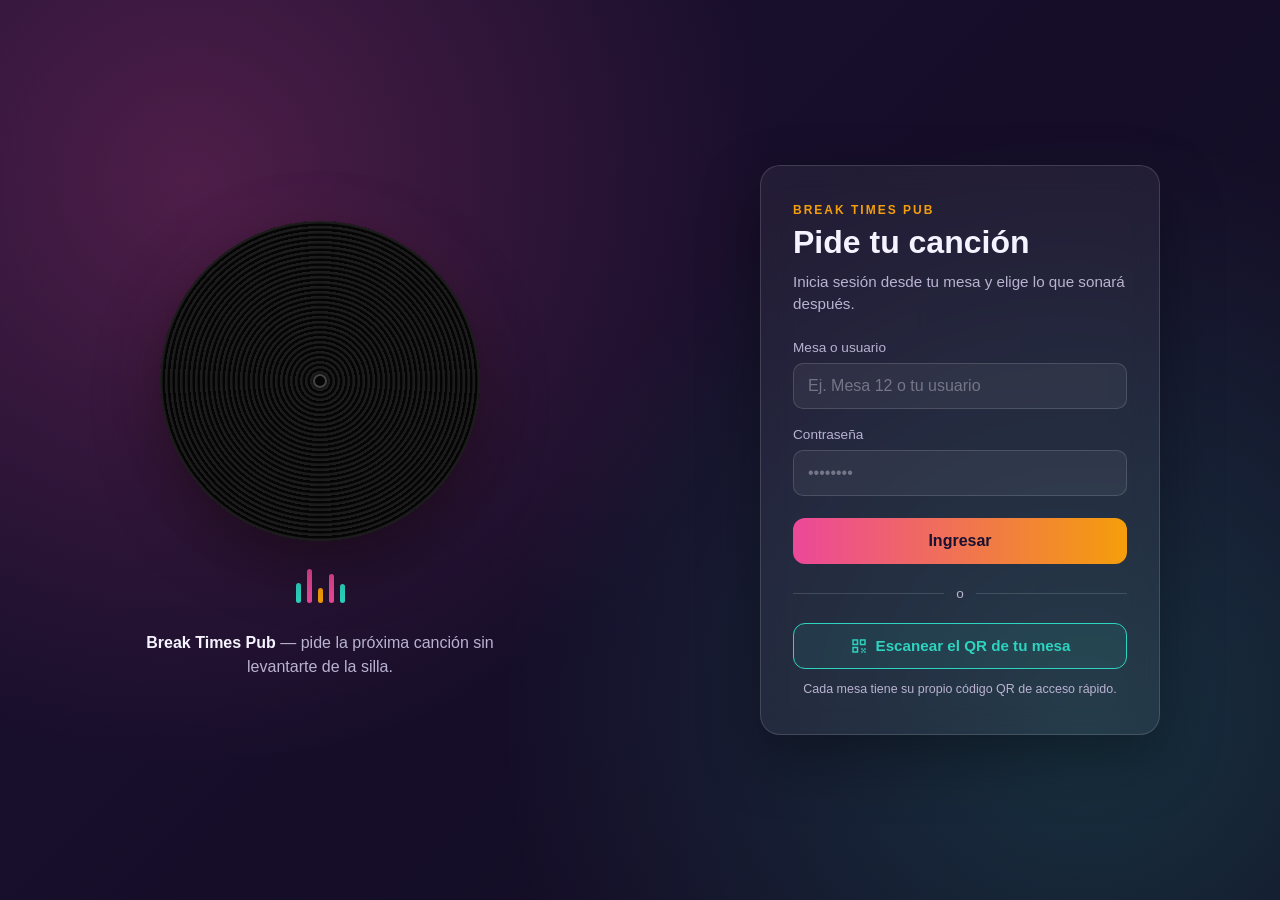
==== barmusic-app/backend/target/classes/static/index.html @ e9b8d169 "Cambios en index y contenido de inicio,colores y diseño" ====
<!DOCTYPE html>
<!--
=================================================================================
 PAGINA: index.html  (PANTALLA UNICA DE LOGIN - Cliente y Administrador)
=================================================================================
 QUE CAMBIO AQUI:
 Antes existian 3 pantallas para llegar al login (index -> elegir rol ->
 cliente-login.html o admin-login.html). Ahora TODO pasa por aqui: la
 persona escribe usuario/clave (o escanea el QR de su mesa) UNA sola vez,
 y el propio backend le dice si es CLIENTE o ADMINISTRADOR (campo "rol"
 que ya devuelve /api/auth/login). El JavaScript (js/index.js) usa ese
 dato para mandarla automaticamente a la pantalla correcta.

 COMO CAMBIAR EL NOMBRE DEL BAR:
 Busca el texto "Break Times Pub" AQUI ABAJO (aparece 2 veces: en el
 "eyebrow" de la tarjeta y en la frase del panel izquierdo) y reemplazalo.

 COMO CAMBIAR EL LOGO/ETIQUETA DEL VINILO:
 Reemplaza el archivo img/logo-bar.png por tu imagen. Se ve mejor si es
 una imagen CUADRADA (se recorta automaticamente en circulo).
=================================================================================
-->
<html lang="es">
<head>
    <meta charset="UTF-8">
    <meta name="viewport" content="width=device-width, initial-scale=1.0">
    <title>Break Times Pub - Pide tu canción</title>
    <link rel="stylesheet" href="css/styles.css">
    <link rel="stylesheet" href="css/index.css">
</head>
<body>
    <div class="pantalla-bienvenida">

        <!-- ============== PANEL IZQUIERDO: VINILO GIRANDO ============== -->
        <div class="panel-visual">
            <div class="vinilo-contenedor">
                <div class="vinilo">
                    <!-- Esta imagen ES la etiqueta del vinilo. Gira junto
                         con el disco porque esta DENTRO del div ".vinilo",
                         que es el que tiene la animacion de giro (ver index.css) -->
                    <img id="logoBar" class="vinilo-etiqueta" src="img/logo-bar.png"
                         alt="Logo del bar" onerror="this.style.display='none'">
                </div>
            </div>

            <!-- Ecualizador decorativo (barras animadas) -->
            <div class="ecualizador">
                <span></span><span></span><span></span><span></span><span></span>
            </div>

            <p class="panel-visual-texto">
                <strong>Break Times Pub</strong> — pide la próxima canción sin levantarte de la silla.
            </p>
        </div>

        <!-- ============== PANEL DERECHO: FORMULARIO DE LOGIN ============== -->
        <div class="panel-login">
            <div class="tarjeta-login-nueva">
                <p class="eyebrow">Break Times Pub</p>
                <h1>Pide tu canción</h1>
                <p class="subtitulo-login">Inicia sesión desde tu mesa y elige lo que sonará después.</p>

                <!-- Mensaje de error (login fallido, QR invalido, etc) -->
                <div id="mensajeError" class="mensaje error" style="display:none;"></div>

                <label for="inputUsuario">Mesa o usuario</label>
                <input type="text" id="inputUsuario" placeholder="Ej. Mesa 12 o tu usuario" autocomplete="username">

                <label for="inputContrasena">Contraseña</label>
                <input type="password" id="inputContrasena" placeholder="••••••••" autocomplete="current-password">

                <button id="botonIngresar" class="boton-degradado">Ingresar</button>

                <div class="separador-o-oscuro">o</div>

                <button id="botonQr" class="boton-qr-nuevo">
                    <!-- Icono QR en SVG, no depende de ninguna imagen externa -->
                    <svg viewBox="0 0 24 24"><path d="M3 3h8v8H3V3zm2 2v4h4V5H5zm8-2h8v8h-8V3zm2 2v4h4V5h-4zM3 13h8v8H3v-8zm2 2v4h4v-4H5zm10 0h2v2h-2zm4 0h2v2h-2zm-4 4h2v2h-2zm4 0h2v2h-2zm-2-2h2v2h-2z"/></svg>
                    Escanear el QR de tu mesa
                </button>

                <p class="hint-qr">Cada mesa tiene su propio código QR de acceso rápido.</p>
            </div>
        </div>
    </div>

    <script src="js/config.js"></script>
    <script src="js/index.js"></script>
</body>
</html>
---- barmusic-app/backend/target/classes/static/css/styles.css ----
/* ============================================================================
   ARCHIVO: styles.css
   ============================================================================
   AQUI VIVEN TODOS LOS COLORES, FUENTES Y TAMAÑOS DE LA APLICACION.
   Esta pensado para que un NOVATO pueda personalizar el bar sin tocar el
   HTML ni el JavaScript. Casi todo se controla desde las "VARIABLES CSS"
   que estan aqui arriba, en el bloque ":root".

   -----------------------------------------------------------------------
   COMO CAMBIAR EL COLOR PRINCIPAL DEL BAR (por ejemplo a morado neon):
      Busca la linea "--color-primario: #1a1a1a;" mas abajo y cambia el
      valor hexadecimal por el que quieras, ej: --color-primario: #6a0dad;
   -----------------------------------------------------------------------
   COMO CAMBIAR LA IMAGEN DE FONDO DEL LOGIN:
      Busca la clase ".pantalla-login .logo-bar" en este archivo, o revisa
      el HTML donde dice <img id="logoBar" src="img/logo-bar.png">. Solo
      reemplaza el archivo img/logo-bar.png por tu propio logo (mismo
      nombre) y listo, no hay que tocar nada mas.
   ============================================================================ */

:root {
    /* ---- PALETA DE COLORES: cambia estos valores para re-tematizar TODO el sitio ---- */
    --color-primario: #1a1a1a;        /* Color principal (barras, botones activos) */
    --color-secundario: #6b6b6b;      /* Color de botones/pestañas inactivas */
    --color-acento: #2ecc71;          /* Color de exito / boton check (verde) */
    --color-peligro: #e74c3c;         /* Color de boton eliminar / cancelar (rojo) */
    --color-fondo: #f4f4f6;           /* Color de fondo general de la pagina */
    --color-tarjeta: #ffffff;         /* Color de fondo de las tarjetas/listas */
    --color-texto: #1a1a1a;           /* Color de texto principal */
    --color-texto-claro: #ffffff;     /* Color de texto sobre fondos oscuros */
    --color-borde: #d0d0d5;           /* Color de bordes de inputs y tarjetas */

    /* ---- TIPOGRAFIA ---- */
    --fuente-principal: 'Segoe UI', Arial, Helvetica, sans-serif;

    /* ---- ESPACIADOS Y BORDES (para mantener todo consistente) ---- */
    --radio-borde: 14px;
    --espacio: 16px;
}

/* Reset basico: quita margenes/paddings raros que trae cada navegador por defecto */
* {
    box-sizing: border-box;
    margin: 0;
    padding: 0;
}

body {
    font-family: var(--fuente-principal);
    background-color: var(--color-fondo);
    color: var(--color-texto);
    min-height: 100vh;
    /* line-height mejora la legibilidad del texto */
    line-height: 1.4;
}

/* ============================================================================
   CONTENEDOR GENERAL - RESPONSIVE
   ============================================================================
   Esta clase envuelve el contenido de cada pagina y hace que se vea bien
   tanto en un celular pequeño como en un monitor grande. La regla clave es
   "max-width" + "margin: 0 auto" (esto centra el contenido).
   ============================================================================ */
.contenedor {
    width: 100%;
    max-width: 900px;   /* En pantallas grandes, el contenido no se estira infinito */
    margin: 0 auto;      /* Centra horizontalmente */
    padding: var(--espacio);
}

/* ============================================================================
   PANTALLA DE LOGIN (usada por cliente-login.html y admin-login.html)
   ============================================================================ */
.pantalla-login {
    min-height: 100vh;
    display: flex;
    align-items: center;
    justify-content: center;
    padding: var(--espacio);
}

.tarjeta-login {
    background: var(--color-tarjeta);
    border-radius: var(--radio-borde);
    box-shadow: 0 4px 24px rgba(0, 0, 0, 0.08);
    padding: 32px 28px;
    width: 100%;
    max-width: 420px;
    display: flex;
    flex-direction: column;
    gap: 14px;
}

.tarjeta-login h1 {
    text-align: center;
    font-size: 1.5rem;
    margin-bottom: 10px;
    color: var(--color-primario);
}

.logo-bar {
    width: 100%;
    max-height: 160px;
    object-fit: cover;
    border-radius: var(--radio-borde);
    background: #000; /* Igual que el mockup: fondo negro mientras cargas tu logo */
    margin-bottom: 10px;
}

label {
    font-size: 0.9rem;
    color: var(--color-secundario);
    display: block;
    margin-bottom: 4px;
}

input[type="text"],
input[type="email"],
input[type="password"],
textarea {
    width: 100%;
    padding: 12px 14px;
    border: 1.5px solid var(--color-borde);
    border-radius: 10px;
    font-size: 1rem;
    font-family: inherit;
    outline: none;
    transition: border-color 0.15s ease-in-out;
}

input:focus, textarea:focus {
    border-color: var(--color-primario);
}

/* ---- BOTONES ---- */
.boton {
    display: inline-block;
    text-align: center;
    padding: 12px 20px;
    border: none;
    border-radius: 10px;
    font-size: 1rem;
    font-weight: 600;
    cursor: pointer;
    transition: transform 0.08s ease-in-out, opacity 0.15s;
}
.boton:active { transform: scale(0.97); }

.boton-primario   { background: var(--color-primario); color: var(--color-texto-claro); }
.boton-secundario { background: var(--color-secundario); color: var(--color-texto-claro); }
.boton-exito      { background: var(--color-acento); color: var(--color-texto-claro); }
.boton-peligro     { background: var(--color-peligro); color: var(--color-texto-claro); }
.boton-bloque     { width: 100%; }

.separador-o {
    display: flex;
    align-items: center;
    gap: 10px;
    color: var(--color-secundario);
    font-weight: 600;
    margin: 6px 0;
}
.separador-o::before, .separador-o::after {
    content: "";
    flex: 1;
    height: 1px;
    background: var(--color-borde);
}

.boton-qr {
    display: flex;
    align-items: center;
    justify-content: center;
    background: #eaeaea;
    border-radius: 12px;
    padding: 18px;
    border: 1.5px solid var(--color-borde);
    cursor: pointer;
}
.boton-qr svg { width: 48px; height: 48px; }

/* ============================================================================
   BARRA DE PESTAÑAS SUPERIOR (Solicitar Cancion / Canciones Solicitadas / etc)
   ============================================================================
   RESPONSIVE: en pantallas angostas (celular) las pestañas se acomodan en
   una fila que puede envolver (flex-wrap: wrap) para no desbordar.
   ============================================================================ */
.barra-pestanas {
    display: flex;
    flex-wrap: wrap;
    gap: 10px;
    margin-bottom: var(--espacio);
}

.pestana {
    flex: 1 1 140px;   /* Crece/decrece pero nunca mas angosta que 140px */
    text-align: center;
    padding: 14px 10px;
    border-radius: 10px;
    background: var(--color-secundario);
    color: var(--color-texto-claro);
    cursor: pointer;
    font-weight: 600;
    border: none;
    font-size: 0.95rem;
}
.pestana.activa {
    background: var(--color-primario);
}

.boton-campana {
    flex: 0 0 60px;
    display: flex;
    align-items: center;
    justify-content: center;
    background: var(--color-secundario);
    border-radius: 10px;
    cursor: pointer;
    border: none;
    position: relative;
}
.boton-campana.activa { background: var(--color-primario); }
.boton-campana svg { width: 24px; height: 24px; fill: white; }

/* Punto rojo que indica notificaciones nuevas sin leer */
.badge-notificacion {
    position: absolute;
    top: -4px;
    right: -4px;
    background: var(--color-peligro);
    color: white;
    font-size: 0.65rem;
    border-radius: 50%;
    width: 18px;
    height: 18px;
    display: flex;
    align-items: center;
    justify-content: center;
}

/* ============================================================================
   BUSCADOR (Pagina de catalogo)
   ============================================================================ */
.caja-busqueda {
    display: flex;
    gap: 10px;
    margin-bottom: var(--espacio);
}
.caja-busqueda input { flex: 1; }
.boton-buscar {
    flex: 0 0 52px;
    background: var(--color-primario);
    border-radius: 10px;
    border: none;
    display: flex;
    align-items: center;
    justify-content: center;
    cursor: pointer;
}
.boton-buscar svg { width: 22px; height: 22px; fill: white; }

/* ============================================================================
   LISTAS (canciones del catalogo, solicitudes, notificaciones)
   ============================================================================ */
.lista { display: flex; flex-direction: column; gap: 10px; }

.item-cancion {
    display: flex;
    align-items: center;
    gap: 14px;
    background: var(--color-tarjeta);
    border: 1.5px solid var(--color-borde);
    border-radius: 999px;
    padding: 10px 14px;
}

.avatar-cancion {
    width: 42px;
    height: 42px;
    border-radius: 50%;
    background: var(--color-secundario);
    flex-shrink: 0;
}

.info-cancion { flex: 1; min-width: 0; }
.info-cancion .titulo { font-weight: 600; }
.info-cancion .subtitulo { font-size: 0.85rem; color: var(--color-secundario); }
/* text-overflow: evita que nombres largos rompan el diseño en celulares */
.info-cancion .titulo, .info-cancion .subtitulo {
    white-space: nowrap;
    overflow: hidden;
    text-overflow: ellipsis;
}

.boton-icono {
    flex-shrink: 0;
    width: 40px;
    height: 40px;
    border-radius: 50%;
    border: none;
    cursor: pointer;
    display: flex;
    align-items: center;
    justify-content: center;
    color: white;
}
.boton-icono.check { background: var(--color-primario); }
.boton-icono.equis { background: var(--color-primario); }

/* Fila extra de acciones para el panel de administrador (Completar / Eliminar) */
.acciones-admin { display: flex; gap: 8px; flex-wrap: wrap; }
.acciones-admin .boton { padding: 10px 14px; font-size: 0.85rem; }

/* ============================================================================
   TARJETAS DE NOTIFICACION
   ============================================================================ */
.tarjeta-notificacion {
    background: var(--color-tarjeta);
    border: 1.5px solid var(--color-borde);
    border-radius: 12px;
    padding: 16px;
}
.tarjeta-notificacion h3 { margin-bottom: 6px; font-size: 1rem; }
.tarjeta-notificacion img {
    width: 100%;
    border-radius: 10px;
    margin-top: 10px;
    display: block;
}
.tarjeta-notificacion .fecha {
    font-size: 0.75rem;
    color: var(--color-secundario);
    margin-top: 8px;
}

/* ============================================================================
   MENSAJES DE ESTADO (errores, exito, "cargando...")
   ============================================================================ */
.mensaje {
    padding: 12px 14px;
    border-radius: 10px;
    margin-bottom: var(--espacio);
    font-size: 0.9rem;
}
.mensaje.error  { background: #fdecea; color: #b3261e; border: 1px solid #f5c2c0; }
.mensaje.exito  { background: #e8f8ee; color: #1e7e34; border: 1px solid #b9e8c9; }
.mensaje.info   { background: #eef3fb; color: #1c4e91; border: 1px solid #c3d7f2; }

/* ============================================================================
   RESPONSIVE: ajustes especificos para pantallas de celular
   ============================================================================
   Todo lo de arriba YA es responsive gracias a flexbox y max-width, pero
   aqui afinamos detalles para pantallas muy angostas (menos de 480px, el
   tamaño tipico de un celular en vertical).
   ============================================================================ */
@media (max-width: 480px) {
    .tarjeta-login { padding: 24px 18px; }
    .pestana { font-size: 0.85rem; padding: 12px 6px; }
    .acciones-admin { flex-direction: column; }
    .acciones-admin .boton { width: 100%; }
}

/* Pantallas grandes (PC/monitores anchos): un poco mas de aire */
@media (min-width: 1024px) {
    .contenedor { padding: 32px var(--espacio); }
}
---- barmusic-app/backend/target/classes/static/css/index.css ----
/* ============================================================================
   ARCHIVO: index.css
   ============================================================================
   Estilos EXCLUSIVOS de la pantalla de bienvenida/login unica (index.html).
   Es un archivo aparte de styles.css a proposito: asi el resto de la app
   (catalogo, panel admin, etc.) sigue con su estilo actual sin verse
   afectado, y este esquema oscuro con el vinilo queda contenido solo aqui.

   -----------------------------------------------------------------------
   COMO CAMBIAR EL NOMBRE DEL BAR:
      No lo cambies aqui (esto es CSS, solo colores/tamaños). Busca el
      texto "Break Times Pub" directamente en index.html (aparece 2 veces).
   -----------------------------------------------------------------------
   COMO CAMBIAR LOS COLORES DEL DEGRADADO:
      Modifica las variables dentro de ":root" mas abajo.
   -----------------------------------------------------------------------
   COMO CAMBIAR LA VELOCIDAD DE GIRO DEL VINILO:
      Busca ".vinilo { animation: girar 6s linear infinite; }" mas abajo
      y cambia el "6s" (mientras MAS alto el numero, MAS LENTO gira).
   ============================================================================ */

:root {
    /* ---- PALETA DEL ESQUEMA OSCURO ---- */
    --fondo-oscuro-1: #1a1030;      /* Morado muy oscuro (esquina superior) */
    --fondo-oscuro-2: #120c22;      /* Casi negro azulado (base del fondo) */
    --acento-rosa: #ec4899;         /* Rosa/fucsia (boton principal, brillo) */
    --acento-naranja: #f59e0b;      /* Naranja (parte del degradado del boton) */
    --acento-teal: #2dd4bf;         /* Verde azulado (boton QR, ecualizador) */
    --texto-claro: #f5f3ff;         /* Texto principal sobre fondo oscuro */
    --texto-tenue: #b9b3d1;         /* Texto secundario/subtitulos */
    --panel-cristal: rgba(255, 255, 255, 0.06); /* "Vidrio" translucido de la tarjeta */
    --borde-cristal: rgba(255, 255, 255, 0.14);
}

/* ============================================================================
   FONDO GENERAL DE LA PANTALLA
   ============================================================================
   Combinamos un degradado base oscuro + dos "manchas" de luz (radial-gradient)
   en rosa y teal para simular el ambiente de neón del mockup.
   ============================================================================ */
.pantalla-bienvenida {
    min-height: 100vh;
    width: 100%;
    display: flex;
    flex-wrap: wrap;          /* En celular, los 2 paneles se apilan uno debajo del otro */
    background:
        radial-gradient(circle at 15% 20%, rgba(236, 72, 153, 0.25), transparent 45%),
        radial-gradient(circle at 85% 80%, rgba(45, 212, 191, 0.18), transparent 45%),
        linear-gradient(135deg, var(--fondo-oscuro-1), var(--fondo-oscuro-2));
    color: var(--texto-claro);
    font-family: var(--fuente-principal, 'Segoe UI', Arial, sans-serif);
}

/* ============================================================================
   PANEL IZQUIERDO: el vinilo girando + ecualizador + frase
   ============================================================================ */
.panel-visual {
    flex: 1 1 420px;
    min-width: 320px;
    display: flex;
    flex-direction: column;
    align-items: center;
    justify-content: center;
    padding: 48px 32px;
    gap: 28px;
    text-align: center;
}

/* Contenedor que le da el "brillo" difuminado detras del disco */
.vinilo-contenedor {
    position: relative;
    width: min(320px, 70vw);
    aspect-ratio: 1 / 1;
    display: flex;
    align-items: center;
    justify-content: center;
}
.vinilo-contenedor::before {
    content: "";
    position: absolute;
    inset: -30px;
    border-radius: 50%;
    background: radial-gradient(circle, rgba(236, 72, 153, 0.35), transparent 70%);
    filter: blur(20px);
    z-index: 0;
}

/* El disco de vinilo en si: anillos concentricos simulados con gradientes */
.vinilo {
    position: relative;
    z-index: 1;
    width: 100%;
    height: 100%;
    border-radius: 50%;
    background:
        repeating-radial-gradient(
            circle,
            #050505 0px,
            #050505 2px,
            #1c1c1c 3px,
            #1c1c1c 5px
        );
    box-shadow: 0 20px 60px rgba(0, 0, 0, 0.55);
    display: flex;
    align-items: center;
    justify-content: center;
    /* ESTA LINEA es la que hace que el vinilo gire sin parar */
    animation: girar 6s linear infinite;
}

/* La etiqueta central del vinilo = tu logo-bar.png. Se recorta en circulo. */
.vinilo-etiqueta {
    width: 42%;
    height: 42%;
    border-radius: 50%;
    object-fit: cover;
    border: 3px solid rgba(255, 255, 255, 0.15);
    background: linear-gradient(135deg, var(--acento-rosa), var(--acento-naranja));
}

/* El "huequito" del centro del disco, como un vinilo real */
.vinilo::after {
    content: "";
    position: absolute;
    width: 10px;
    height: 10px;
    border-radius: 50%;
    background: #050505;
    border: 2px solid #444;
}

/* Animacion de giro: 0 a 360 grados en bucle infinito */
@keyframes girar {
    from { transform: rotate(0deg); }
    to   { transform: rotate(360deg); }
}

/* Si el usuario tiene activado "reducir movimiento" en su sistema
   operativo (accesibilidad), respetamos esa preferencia y detenemos el giro. */
@media (prefers-reduced-motion: reduce) {
    .vinilo { animation: none; }
}

/* ---- Ecualizador decorativo (barritas que suben y bajan) ---- */
.ecualizador {
    display: flex;
    align-items: flex-end;
    gap: 6px;
    height: 34px;
}
.ecualizador span {
    display: block;
    width: 5px;
    border-radius: 3px;
    background: var(--acento-teal);
    animation: rebotar 1s ease-in-out infinite;
}
.ecualizador span:nth-child(1) { background: var(--acento-teal);   height: 60%; animation-delay: 0s;    }
.ecualizador span:nth-child(2) { background: var(--acento-rosa);   height: 100%; animation-delay: 0.15s; }
.ecualizador span:nth-child(3) { background: var(--acento-naranja);height: 45%; animation-delay: 0.3s;  }
.ecualizador span:nth-child(4) { background: var(--acento-rosa);   height: 85%; animation-delay: 0.45s; }
.ecualizador span:nth-child(5) { background: var(--acento-teal);   height: 55%; animation-delay: 0.6s;  }

@keyframes rebotar {
    0%, 100% { transform: scaleY(0.4); }
    50%      { transform: scaleY(1); }
}

.panel-visual-texto {
    max-width: 360px;
    color: var(--texto-tenue);
    line-height: 1.5;
}
.panel-visual-texto strong {
    color: var(--texto-claro);
}

/* ============================================================================
   PANEL DERECHO: la tarjeta de login "de cristal"
   ============================================================================ */
.panel-login {
    flex: 1 1 420px;
    min-width: 320px;
    display: flex;
    align-items: center;
    justify-content: center;
    padding: 32px;
}

.tarjeta-login-nueva {
    width: 100%;
    max-width: 400px;
    background: var(--panel-cristal);
    border: 1px solid var(--borde-cristal);
    border-radius: 20px;
    padding: 36px 32px;
    /* "backdrop-filter" difumina lo que hay DETRAS de la tarjeta, dando el
       efecto de vidrio esmerilado que se ve en el mockup */
    backdrop-filter: blur(14px);
    box-shadow: 0 24px 60px rgba(0, 0, 0, 0.35);
}

.eyebrow {
    text-transform: uppercase;
    letter-spacing: 2px;
    font-size: 0.75rem;
    font-weight: 700;
    color: var(--acento-naranja);
    margin-bottom: 6px;
}

.tarjeta-login-nueva h1 {
    font-size: 2rem;
    margin-bottom: 10px;
    line-height: 1.15;
}

.subtitulo-login {
    color: var(--texto-tenue);
    margin-bottom: 24px;
    font-size: 0.95rem;
}

.tarjeta-login-nueva label {
    display: block;
    font-size: 0.85rem;
    color: var(--texto-tenue);
    margin-bottom: 6px;
    margin-top: 16px;
}

.tarjeta-login-nueva input {
    width: 100%;
    padding: 13px 14px;
    border-radius: 10px;
    border: 1px solid var(--borde-cristal);
    background: rgba(255, 255, 255, 0.05);
    color: var(--texto-claro);
    font-size: 1rem;
    outline: none;
    transition: border-color 0.15s ease-in-out;
}
.tarjeta-login-nueva input::placeholder { color: rgba(245, 243, 255, 0.35); }
.tarjeta-login-nueva input:focus { border-color: var(--acento-rosa); }

/* Boton principal con degradado rosa -> naranja, igual al mockup */
.boton-degradado {
    width: 100%;
    margin-top: 22px;
    padding: 14px;
    border: none;
    border-radius: 12px;
    font-size: 1rem;
    font-weight: 700;
    color: #1a1030;
    cursor: pointer;
    background: linear-gradient(90deg, var(--acento-rosa), var(--acento-naranja));
    transition: transform 0.08s ease-in-out, opacity 0.15s;
}
.boton-degradado:active { transform: scale(0.98); }

.separador-o-oscuro {
    display: flex;
    align-items: center;
    gap: 12px;
    color: var(--texto-tenue);
    font-size: 0.85rem;
    margin: 20px 0;
}
.separador-o-oscuro::before, .separador-o-oscuro::after {
    content: "";
    flex: 1;
    height: 1px;
    background: var(--borde-cristal);
}

/* Boton secundario "outline" (borde teal, fondo transparente) para el QR */
.boton-qr-nuevo {
    width: 100%;
    padding: 13px;
    border-radius: 12px;
    border: 1.5px solid var(--acento-teal);
    background: rgba(45, 212, 191, 0.08);
    color: var(--acento-teal);
    font-weight: 600;
    font-size: 0.95rem;
    cursor: pointer;
    display: flex;
    align-items: center;
    justify-content: center;
    gap: 8px;
    transition: background 0.15s ease-in-out;
}
.boton-qr-nuevo:hover { background: rgba(45, 212, 191, 0.18); }
.boton-qr-nuevo svg { width: 18px; height: 18px; fill: var(--acento-teal); }

.hint-qr {
    text-align: center;
    font-size: 0.78rem;
    color: var(--texto-tenue);
    margin-top: 12px;
}

/* Reutilizamos la clase .mensaje.error de styles.css, pero la adaptamos
   para que se vea bien sobre el fondo oscuro */
.pantalla-bienvenida .mensaje.error {
    background: rgba(239, 68, 68, 0.12);
    border-color: rgba(239, 68, 68, 0.4);
    color: #fca5a5;
    margin-top: 16px;
}

/* ============================================================================
   RESPONSIVE
   ============================================================================ */
@media (max-width: 700px) {
    .panel-visual { padding: 32px 20px 8px; }
    .panel-login { padding: 20px; }
    .tarjeta-login-nueva { padding: 28px 22px; }
}
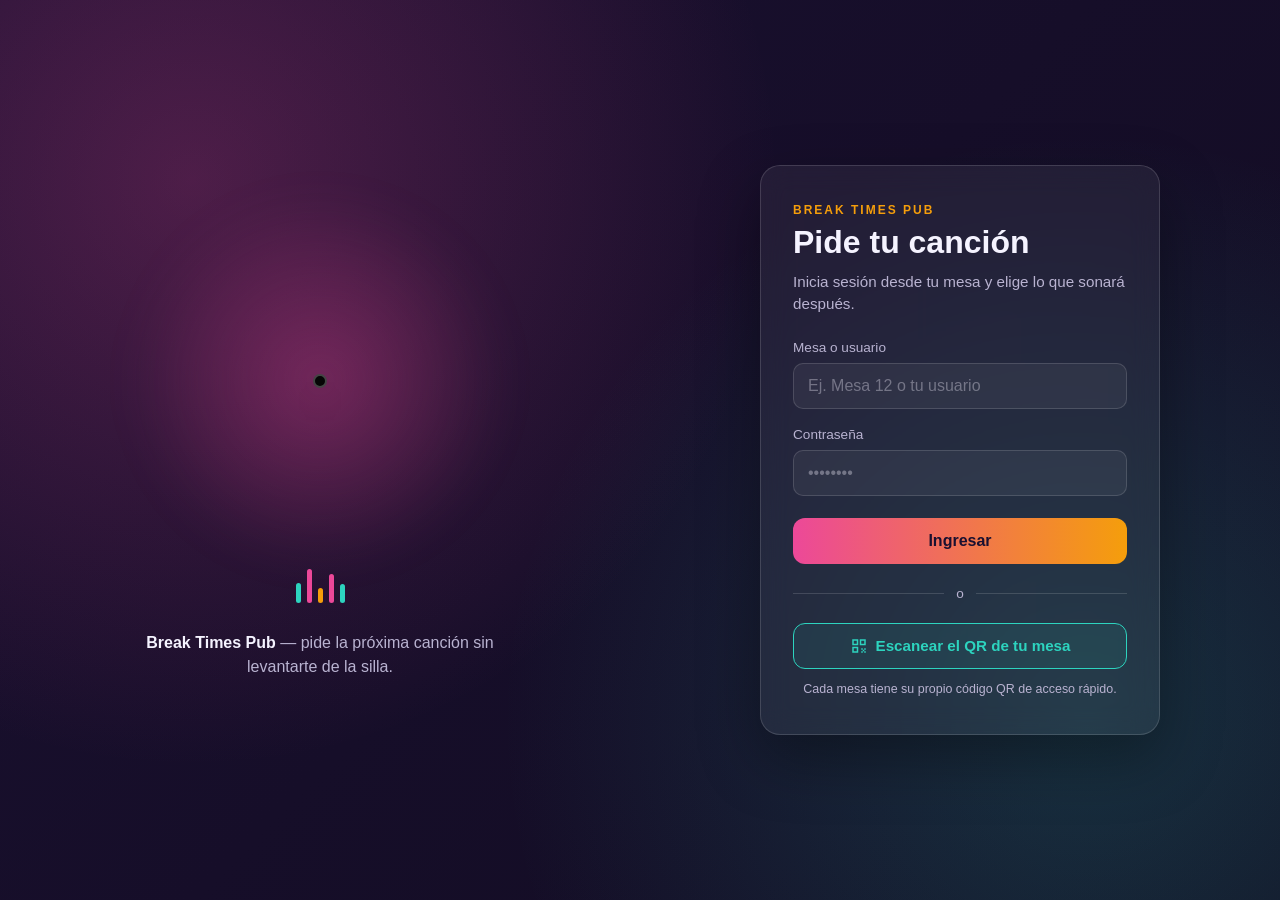
==== commit bea10c22: "Cambios en index y contenido de inicio,colores y diseño" ====
--- a/barmusic-app/backend/target/classes/static/index.html
+++ b/barmusic-app/backend/target/classes/static/index.html
@@ -38,7 +38,7 @@
                     <!-- Esta imagen ES la etiqueta del vinilo. Gira junto
                          con el disco porque esta DENTRO del div ".vinilo",
                          que es el que tiene la animacion de giro (ver index.css) -->
-                    <img id="logoBar" class="vinilo-etiqueta" src="img/logo-bar.png"
+                    <img id="logoBar" class="vinilo-etiqueta"  src="img/logo-bar.png"
                          alt="Logo del bar" onerror="this.style.display='none'">
                 </div>
             </div>
--- a/barmusic-app/backend/target/classes/static/css/index.css
+++ b/barmusic-app/backend/target/classes/static/css/index.css
@@ -89,8 +89,8 @@
 .vinilo {
     position: relative;
     z-index: 1;
-    width: 100%;
-    height: 100%;
+    width: 1%;
+    height: 1%;
     border-radius: 50%;
     background:
         repeating-radial-gradient(
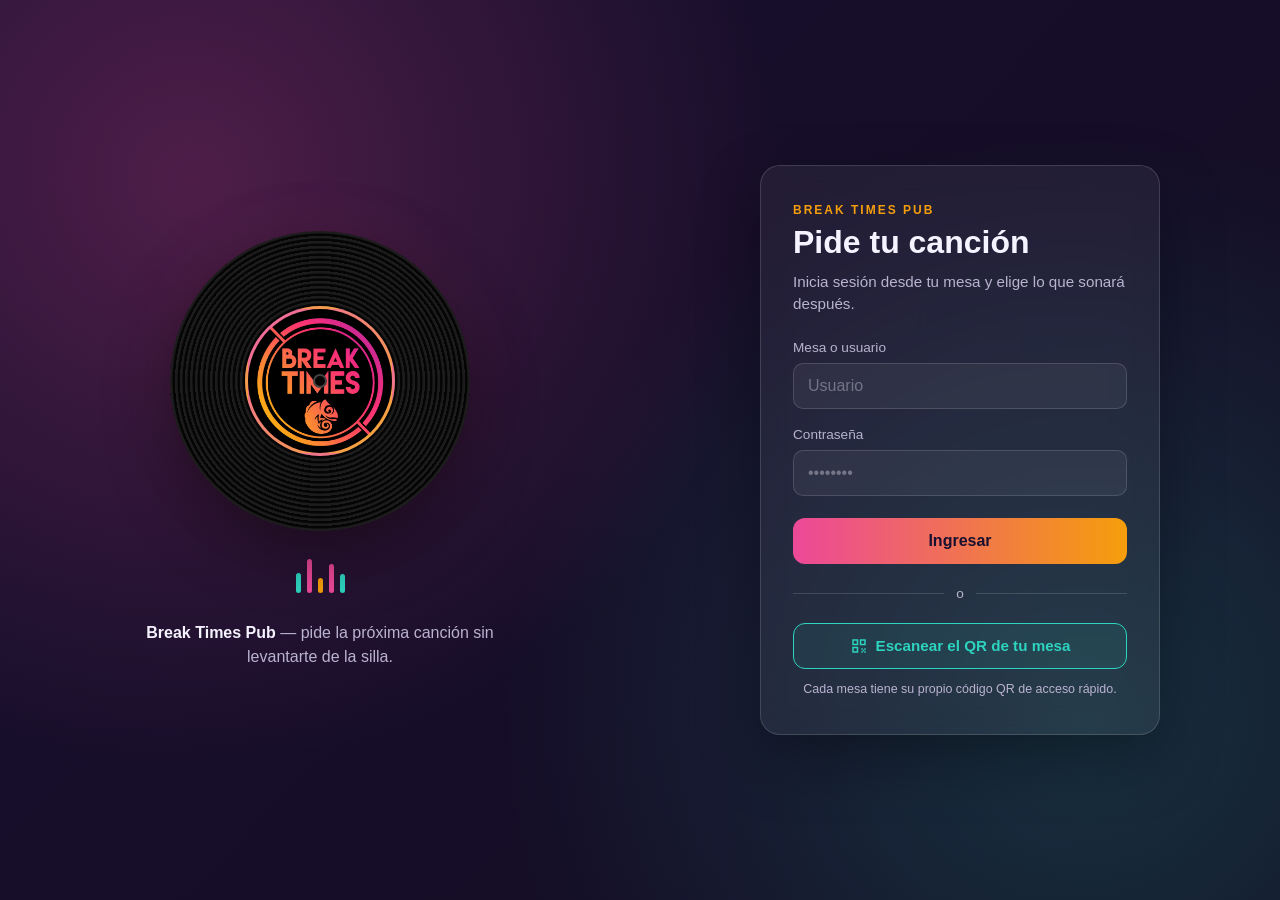
==== commit 34485501: "Cambios en colores de botones dentro de las paginas de administrador y cliente" ====
--- a/barmusic-app/backend/target/classes/static/index.html
+++ b/barmusic-app/backend/target/classes/static/index.html
@@ -64,7 +64,7 @@
                 <div id="mensajeError" class="mensaje error" style="display:none;"></div>
 
                 <label for="inputUsuario">Mesa o usuario</label>
-                <input type="text" id="inputUsuario" placeholder="Ej. Mesa 12 o tu usuario" autocomplete="username">
+                <input type="text" id="inputUsuario" placeholder="Usuario" autocomplete="username">
 
                 <label for="inputContrasena">Contraseña</label>
                 <input type="password" id="inputContrasena" placeholder="••••••••" autocomplete="current-password">
--- a/barmusic-app/backend/target/classes/static/css/styles.css
+++ b/barmusic-app/backend/target/classes/static/css/styles.css
@@ -146,8 +146,8 @@
 }
 .boton:active { transform: scale(0.97); }
 
-.boton-primario   { background: var(--color-primario); color: var(--color-texto-claro); }
-.boton-secundario { background: var(--color-secundario); color: var(--color-texto-claro); }
+.boton-primario   { background: linear-gradient(135deg, var(--acento-rosa), var(--acento-naranja)); }
+.boton-secundario { background: linear-gradient(135deg, var(--acento-rosasuave), var(--acento-naranjasuave)); }
 .boton-exito      { background: var(--color-acento); color: var(--color-texto-claro); }
 .boton-peligro     { background: var(--color-peligro); color: var(--color-texto-claro); }
 .boton-bloque     { width: 100%; }
--- a/barmusic-app/backend/target/classes/static/css/index.css
+++ b/barmusic-app/backend/target/classes/static/css/index.css
@@ -24,7 +24,9 @@
     --fondo-oscuro-1: #1a1030;      /* Morado muy oscuro (esquina superior) */
     --fondo-oscuro-2: #120c22;      /* Casi negro azulado (base del fondo) */
     --acento-rosa: #ec4899;         /* Rosa/fucsia (boton principal, brillo) */
+    --acento-rosasuave: #d17ca6;         /* Rosa/fucsia (boton principal, brillo) */
     --acento-naranja: #f59e0b;      /* Naranja (parte del degradado del boton) */
+    --acento-naranjasuave: #dcb674;      /* Naranja (parte del degradado del boton) */
     --acento-teal: #2dd4bf;         /* Verde azulado (boton QR, ecualizador) */
     --texto-claro: #f5f3ff;         /* Texto principal sobre fondo oscuro */
     --texto-tenue: #b9b3d1;         /* Texto secundario/subtitulos */
@@ -69,7 +71,7 @@
 /* Contenedor que le da el "brillo" difuminado detras del disco */
 .vinilo-contenedor {
     position: relative;
-    width: min(320px, 70vw);
+    width: min(300px, 80vw);
     aspect-ratio: 1 / 1;
     display: flex;
     align-items: center;
@@ -89,8 +91,8 @@
 .vinilo {
     position: relative;
     z-index: 1;
-    width: 1%;
-    height: 1%;
+    width: 100%;
+    height: 100%;
     border-radius: 50%;
     background:
         repeating-radial-gradient(
@@ -110,8 +112,8 @@
 
 /* La etiqueta central del vinilo = tu logo-bar.png. Se recorta en circulo. */
 .vinilo-etiqueta {
-    width: 42%;
-    height: 42%;
+    width: 50%;
+    height: 50%;
     border-radius: 50%;
     object-fit: cover;
     border: 3px solid rgba(255, 255, 255, 0.15);
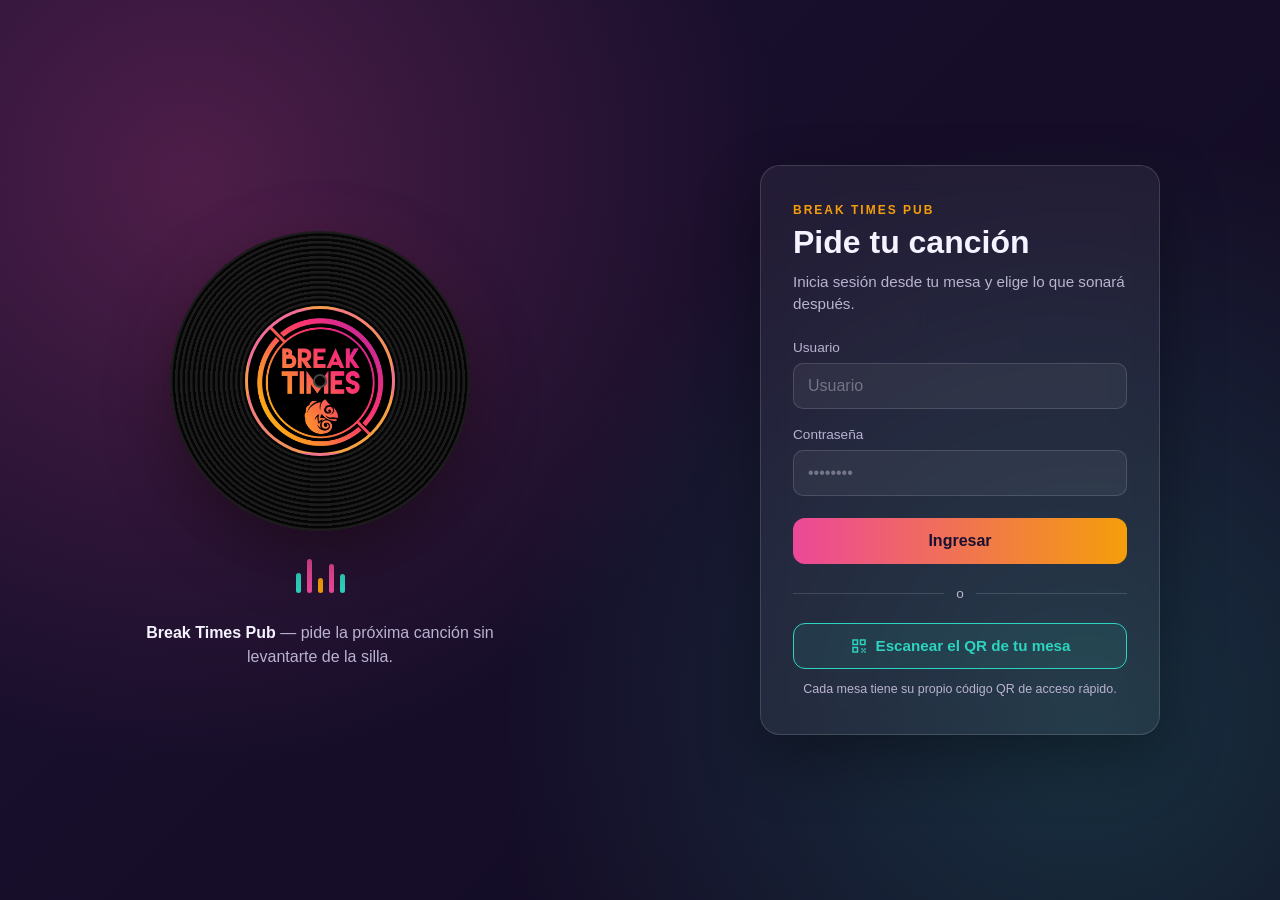
==== commit 7c8e6046: "Ajuste de caja y campo de usuario para quitar denominación "mesa"" ====
--- a/barmusic-app/backend/target/classes/static/index.html
+++ b/barmusic-app/backend/target/classes/static/index.html
@@ -63,7 +63,7 @@
                 <!-- Mensaje de error (login fallido, QR invalido, etc) -->
                 <div id="mensajeError" class="mensaje error" style="display:none;"></div>
 
-                <label for="inputUsuario">Mesa o usuario</label>
+                <label for="inputUsuario">Usuario</label>
                 <input type="text" id="inputUsuario" placeholder="Usuario" autocomplete="username">
 
                 <label for="inputContrasena">Contraseña</label>
--- a/barmusic-app/backend/target/classes/static/css/styles.css
+++ b/barmusic-app/backend/target/classes/static/css/styles.css
@@ -1,75 +1,90 @@
 /* ============================================================================
    ARCHIVO: styles.css
    ============================================================================
-   AQUI VIVEN TODOS LOS COLORES, FUENTES Y TAMAÑOS DE LA APLICACION.
-   Esta pensado para que un NOVATO pueda personalizar el bar sin tocar el
-   HTML ni el JavaScript. Casi todo se controla desde las "VARIABLES CSS"
-   que estan aqui arriba, en el bloque ":root".
+   ESQUEMA VISUAL GLOBAL DE LA APP (actualizado para que TODAS las pantallas
+   - catalogo, mis solicitudes, notificaciones, panel admin y el escaner QR -
+   compartan el mismo estilo oscuro con acentos rosa/naranja/teal que se
+   estreno en index.html).
+
+   Este archivo es compartido por: cliente-app.html, admin-app.html y
+   cliente-qr.html. El archivo index.css (aparte) SOLO le agrega a
+   index.html el vinilo giratorio y el ecualizador - el resto de colores y
+   componentes (botones, tarjetas, pestañas) viven AQUI, en un solo lugar,
+   para que sea facil mantener todo consistente.
 
    -----------------------------------------------------------------------
-   COMO CAMBIAR EL COLOR PRINCIPAL DEL BAR (por ejemplo a morado neon):
-      Busca la linea "--color-primario: #1a1a1a;" mas abajo y cambia el
-      valor hexadecimal por el que quieras, ej: --color-primario: #6a0dad;
+   COMO CAMBIAR EL COLOR PRINCIPAL DE TODA LA APP:
+      Cambia las variables dentro de ":root" mas abajo. Por ejemplo, para
+      pasar de rosa a azul, cambia --acento-rosa por tu color preferido -
+      se actualiza en botones, pestañas activas, bordes, etc. en TODA la app.
    -----------------------------------------------------------------------
-   COMO CAMBIAR LA IMAGEN DE FONDO DEL LOGIN:
-      Busca la clase ".pantalla-login .logo-bar" en este archivo, o revisa
-      el HTML donde dice <img id="logoBar" src="img/logo-bar.png">. Solo
-      reemplaza el archivo img/logo-bar.png por tu propio logo (mismo
-      nombre) y listo, no hay que tocar nada mas.
+   COMO CAMBIAR LA IMAGEN DE FONDO/LOGO:
+      Este archivo no controla imagenes, solo colores/tamaños. Revisa cada
+      archivo .html (busca <img id="logoBar">).
    ============================================================================ */
 
 :root {
-    /* ---- PALETA DE COLORES: cambia estos valores para re-tematizar TODO el sitio ---- */
-    --color-primario: #1a1a1a;        /* Color principal (barras, botones activos) */
-    --color-secundario: #6b6b6b;      /* Color de botones/pestañas inactivas */
-    --color-acento: #2ecc71;          /* Color de exito / boton check (verde) */
-    --color-peligro: #e74c3c;         /* Color de boton eliminar / cancelar (rojo) */
-    --color-fondo: #f4f4f6;           /* Color de fondo general de la pagina */
-    --color-tarjeta: #ffffff;         /* Color de fondo de las tarjetas/listas */
-    --color-texto: #1a1a1a;           /* Color de texto principal */
-    --color-texto-claro: #ffffff;     /* Color de texto sobre fondos oscuros */
-    --color-borde: #d0d0d5;           /* Color de bordes de inputs y tarjetas */
+    /* ---- PALETA DEL ESQUEMA OSCURO (la misma que index.css) ---- */
+    --fondo-oscuro-1: #1a1030;      /* Morado muy oscuro (esquina del degradado) */
+    --fondo-oscuro-2: #120c22;      /* Casi negro azulado (base del fondo) */
+    --acento-rosa: #ec4899;         /* Rosa/fucsia - acento principal */
+    --acento-naranja: #f59e0b;      /* Naranja - parte del degradado de botones */
+    --acento-teal: #2dd4bf;         /* Verde azulado - exito / QR / pestaña activa alterna */
+    --acento-peligro: #f87171;      /* Rojo suave - eliminar / cancelar / errores */
+    --texto-claro: #f5f3ff;         /* Texto principal sobre fondo oscuro */
+    --texto-tenue: #b9b3d1;         /* Texto secundario / subtitulos */
+    --panel-cristal: rgba(255, 255, 255, 0.06);  /* "Vidrio" translucido de tarjetas */
+    --borde-cristal: rgba(255, 255, 255, 0.14);  /* Borde sutil de tarjetas/inputs */
+
+    /* ---- Alias usados por componentes ya existentes (mantiene el resto
+       del CSS de abajo funcionando igual que antes, solo que ahora
+       apuntan a los nuevos colores oscuros) ---- */
+    --color-fondo: var(--fondo-oscuro-2);
+    --color-tarjeta: var(--panel-cristal);
+    --color-texto: var(--texto-claro);
+    --color-texto-claro: #1a1030;   /* Texto OSCURO usado ENCIMA de botones claros/degradados */
+    --color-borde: var(--borde-cristal);
+    --color-secundario: rgba(255, 255, 255, 0.12);
+    --color-acento: var(--acento-teal);
+    --color-peligro: var(--acento-peligro);
 
     /* ---- TIPOGRAFIA ---- */
     --fuente-principal: 'Segoe UI', Arial, Helvetica, sans-serif;
 
-    /* ---- ESPACIADOS Y BORDES (para mantener todo consistente) ---- */
+    /* ---- ESPACIADOS Y BORDES ---- */
     --radio-borde: 14px;
     --espacio: 16px;
 }
 
-/* Reset basico: quita margenes/paddings raros que trae cada navegador por defecto */
 * {
     box-sizing: border-box;
     margin: 0;
     padding: 0;
 }
 
+/* Fondo oscuro con "manchas" de luz rosa/teal, igual que en index.html,
+   aplicado a TODA la app para que se sienta como una sola experiencia. */
 body {
     font-family: var(--fuente-principal);
-    background-color: var(--color-fondo);
-    color: var(--color-texto);
+    background:
+            radial-gradient(circle at 15% 0%, rgba(236, 72, 153, 0.18), transparent 45%),
+            radial-gradient(circle at 100% 100%, rgba(45, 212, 191, 0.14), transparent 45%),
+            linear-gradient(135deg, var(--fondo-oscuro-1), var(--fondo-oscuro-2));
+    background-attachment: fixed;
+    color: var(--texto-claro);
     min-height: 100vh;
-    /* line-height mejora la legibilidad del texto */
     line-height: 1.4;
 }
 
-/* ============================================================================
-   CONTENEDOR GENERAL - RESPONSIVE
-   ============================================================================
-   Esta clase envuelve el contenido de cada pagina y hace que se vea bien
-   tanto en un celular pequeño como en un monitor grande. La regla clave es
-   "max-width" + "margin: 0 auto" (esto centra el contenido).
-   ============================================================================ */
 .contenedor {
     width: 100%;
-    max-width: 900px;   /* En pantallas grandes, el contenido no se estira infinito */
-    margin: 0 auto;      /* Centra horizontalmente */
+    max-width: 900px;
+    margin: 0 auto;
     padding: var(--espacio);
 }
 
 /* ============================================================================
-   PANTALLA DE LOGIN (usada por cliente-login.html y admin-login.html)
+   PANTALLA TIPO "LOGIN" (usada ahora solo por cliente-qr.html)
    ============================================================================ */
 .pantalla-login {
     min-height: 100vh;
@@ -80,9 +95,11 @@
 }
 
 .tarjeta-login {
-    background: var(--color-tarjeta);
+    background: var(--panel-cristal);
+    border: 1px solid var(--borde-cristal);
+    backdrop-filter: blur(14px);
     border-radius: var(--radio-borde);
-    box-shadow: 0 4px 24px rgba(0, 0, 0, 0.08);
+    box-shadow: 0 24px 60px rgba(0, 0, 0, 0.35);
     padding: 32px 28px;
     width: 100%;
     max-width: 420px;
@@ -95,7 +112,7 @@
     text-align: center;
     font-size: 1.5rem;
     margin-bottom: 10px;
-    color: var(--color-primario);
+    color: var(--texto-claro);
 }
 
 .logo-bar {
@@ -103,13 +120,13 @@
     max-height: 160px;
     object-fit: cover;
     border-radius: var(--radio-borde);
-    background: #000; /* Igual que el mockup: fondo negro mientras cargas tu logo */
+    background: #000;
     margin-bottom: 10px;
 }
 
 label {
     font-size: 0.9rem;
-    color: var(--color-secundario);
+    color: var(--texto-tenue);
     display: block;
     margin-bottom: 4px;
 }
@@ -120,17 +137,17 @@
 textarea {
     width: 100%;
     padding: 12px 14px;
-    border: 1.5px solid var(--color-borde);
-    border-radius: 10px;
+    border: 1.5px solid var(--borde-cristal);
+    border-radius: 10px;
+    background: rgba(255, 255, 255, 0.05);
+    color: var(--texto-claro);
     font-size: 1rem;
     font-family: inherit;
     outline: none;
     transition: border-color 0.15s ease-in-out;
 }
-
-input:focus, textarea:focus {
-    border-color: var(--color-primario);
-}
+input::placeholder, textarea::placeholder { color: rgba(245, 243, 255, 0.35); }
+input:focus, textarea:focus { border-color: var(--acento-rosa); }
 
 /* ---- BOTONES ---- */
 .boton {
@@ -142,21 +159,29 @@
     font-size: 1rem;
     font-weight: 600;
     cursor: pointer;
-    transition: transform 0.08s ease-in-out, opacity 0.15s;
+    transition: transform 0.08s ease-in-out, opacity 0.15s, background 0.15s;
 }
 .boton:active { transform: scale(0.97); }
 
-.boton-primario   { background: linear-gradient(135deg, var(--acento-rosa), var(--acento-naranja)); }
-.boton-secundario { background: linear-gradient(135deg, var(--acento-rosasuave), var(--acento-naranjasuave)); }
-.boton-exito      { background: var(--color-acento); color: var(--color-texto-claro); }
-.boton-peligro     { background: var(--color-peligro); color: var(--color-texto-claro); }
-.boton-bloque     { width: 100%; }
+/* Boton principal: degradado rosa -> naranja, igual que "Ingresar" en index */
+.boton-primario {
+    background: linear-gradient(90deg, var(--acento-rosa), var(--acento-naranja));
+    color: var(--color-texto-claro);
+}
+.boton-secundario {
+    background: rgba(255, 255, 255, 0.1);
+    border: 1px solid var(--borde-cristal);
+    color: var(--texto-claro);
+}
+.boton-exito { background: var(--acento-teal); color: #0b2e2a; }
+.boton-peligro { background: var(--acento-peligro); color: #3a0d0d; }
+.boton-bloque { width: 100%; }
 
 .separador-o {
     display: flex;
     align-items: center;
     gap: 10px;
-    color: var(--color-secundario);
+    color: var(--texto-tenue);
     font-weight: 600;
     margin: 6px 0;
 }
@@ -164,26 +189,23 @@
     content: "";
     flex: 1;
     height: 1px;
-    background: var(--color-borde);
+    background: var(--borde-cristal);
 }
 
 .boton-qr {
     display: flex;
     align-items: center;
     justify-content: center;
-    background: #eaeaea;
+    background: rgba(45, 212, 191, 0.08);
     border-radius: 12px;
     padding: 18px;
-    border: 1.5px solid var(--color-borde);
-    cursor: pointer;
-}
-.boton-qr svg { width: 48px; height: 48px; }
-
-/* ============================================================================
-   BARRA DE PESTAÑAS SUPERIOR (Solicitar Cancion / Canciones Solicitadas / etc)
-   ============================================================================
-   RESPONSIVE: en pantallas angostas (celular) las pestañas se acomodan en
-   una fila que puede envolver (flex-wrap: wrap) para no desbordar.
+    border: 1.5px solid var(--acento-teal);
+    cursor: pointer;
+}
+.boton-qr svg { width: 48px; height: 48px; fill: var(--acento-teal); }
+
+/* ============================================================================
+   BARRA DE PESTAÑAS SUPERIOR
    ============================================================================ */
 .barra-pestanas {
     display: flex;
@@ -193,19 +215,21 @@
 }
 
 .pestana {
-    flex: 1 1 140px;   /* Crece/decrece pero nunca mas angosta que 140px */
+    flex: 1 1 140px;
     text-align: center;
     padding: 14px 10px;
     border-radius: 10px;
-    background: var(--color-secundario);
+    background: var(--panel-cristal);
+    border: 1px solid var(--borde-cristal);
+    color: var(--texto-tenue);
+    cursor: pointer;
+    font-weight: 600;
+    font-size: 0.95rem;
+}
+.pestana.activa {
+    background: linear-gradient(90deg, var(--acento-rosa), var(--acento-naranja));
     color: var(--color-texto-claro);
-    cursor: pointer;
-    font-weight: 600;
-    border: none;
-    font-size: 0.95rem;
-}
-.pestana.activa {
-    background: var(--color-primario);
+    border-color: transparent;
 }
 
 .boton-campana {
@@ -213,23 +237,26 @@
     display: flex;
     align-items: center;
     justify-content: center;
-    background: var(--color-secundario);
-    border-radius: 10px;
-    cursor: pointer;
-    border: none;
+    background: var(--panel-cristal);
+    border: 1px solid var(--borde-cristal);
+    border-radius: 10px;
+    cursor: pointer;
     position: relative;
 }
-.boton-campana.activa { background: var(--color-primario); }
-.boton-campana svg { width: 24px; height: 24px; fill: white; }
-
-/* Punto rojo que indica notificaciones nuevas sin leer */
+.boton-campana.activa {
+    background: linear-gradient(90deg, var(--acento-rosa), var(--acento-naranja));
+    border-color: transparent;
+}
+.boton-campana svg { width: 24px; height: 24px; fill: var(--texto-claro); }
+
 .badge-notificacion {
     position: absolute;
     top: -4px;
     right: -4px;
-    background: var(--color-peligro);
-    color: white;
+    background: var(--acento-peligro);
+    color: #3a0d0d;
     font-size: 0.65rem;
+    font-weight: 700;
     border-radius: 50%;
     width: 18px;
     height: 18px;
@@ -239,7 +266,7 @@
 }
 
 /* ============================================================================
-   BUSCADOR (Pagina de catalogo)
+   BUSCADOR
    ============================================================================ */
 .caja-busqueda {
     display: flex;
@@ -249,7 +276,7 @@
 .caja-busqueda input { flex: 1; }
 .boton-buscar {
     flex: 0 0 52px;
-    background: var(--color-primario);
+    background: linear-gradient(90deg, var(--acento-rosa), var(--acento-naranja));
     border-radius: 10px;
     border: none;
     display: flex;
@@ -257,7 +284,7 @@
     justify-content: center;
     cursor: pointer;
 }
-.boton-buscar svg { width: 22px; height: 22px; fill: white; }
+.boton-buscar svg { width: 22px; height: 22px; fill: var(--color-texto-claro); }
 
 /* ============================================================================
    LISTAS (canciones del catalogo, solicitudes, notificaciones)
@@ -268,8 +295,9 @@
     display: flex;
     align-items: center;
     gap: 14px;
-    background: var(--color-tarjeta);
-    border: 1.5px solid var(--color-borde);
+    background: var(--panel-cristal);
+    border: 1px solid var(--borde-cristal);
+    backdrop-filter: blur(10px);
     border-radius: 999px;
     padding: 10px 14px;
 }
@@ -278,14 +306,13 @@
     width: 42px;
     height: 42px;
     border-radius: 50%;
-    background: var(--color-secundario);
+    background: linear-gradient(135deg, var(--acento-rosa), var(--acento-naranja));
     flex-shrink: 0;
 }
 
 .info-cancion { flex: 1; min-width: 0; }
-.info-cancion .titulo { font-weight: 600; }
-.info-cancion .subtitulo { font-size: 0.85rem; color: var(--color-secundario); }
-/* text-overflow: evita que nombres largos rompan el diseño en celulares */
+.info-cancion .titulo { font-weight: 600; color: var(--texto-claro); }
+.info-cancion .subtitulo { font-size: 0.85rem; color: var(--texto-tenue); }
 .info-cancion .titulo, .info-cancion .subtitulo {
     white-space: nowrap;
     overflow: hidden;
@@ -304,10 +331,9 @@
     justify-content: center;
     color: white;
 }
-.boton-icono.check { background: var(--color-primario); }
-.boton-icono.equis { background: var(--color-primario); }
-
-/* Fila extra de acciones para el panel de administrador (Completar / Eliminar) */
+.boton-icono.check { background: var(--acento-teal); }
+.boton-icono.equis { background: var(--acento-peligro); }
+
 .acciones-admin { display: flex; gap: 8px; flex-wrap: wrap; }
 .acciones-admin .boton { padding: 10px 14px; font-size: 0.85rem; }
 
@@ -315,12 +341,22 @@
    TARJETAS DE NOTIFICACION
    ============================================================================ */
 .tarjeta-notificacion {
-    background: var(--color-tarjeta);
-    border: 1.5px solid var(--color-borde);
+    background: var(--panel-cristal);
+    border: 1px solid var(--borde-cristal);
+    backdrop-filter: blur(10px);
     border-radius: 12px;
     padding: 16px;
 }
-.tarjeta-notificacion h3 { margin-bottom: 6px; font-size: 1rem; }
+/* Encabezado: el contenido (texto/imagen/fecha) a la izquierda y el
+   boton de basurita a la derecha, alineados arriba */
+.tarjeta-notificacion-encabezado {
+    display: flex;
+    align-items: flex-start;
+    justify-content: space-between;
+    gap: 12px;
+}
+.tarjeta-notificacion-contenido { flex: 1; min-width: 0; }
+.tarjeta-notificacion h3 { margin-bottom: 6px; font-size: 1rem; color: var(--texto-claro); }
 .tarjeta-notificacion img {
     width: 100%;
     border-radius: 10px;
@@ -329,8 +365,14 @@
 }
 .tarjeta-notificacion .fecha {
     font-size: 0.75rem;
-    color: var(--color-secundario);
+    color: var(--texto-tenue);
     margin-top: 8px;
+}
+/* Boton de basurita: circular, rojo suave, se achica un poco al presionar
+   (la animacion de "achicar" ya viene heredada de .boton-icono) */
+.boton-icono.basurita {
+    background: var(--acento-peligro);
+    flex-shrink: 0;
 }
 
 /* ============================================================================
@@ -342,16 +384,12 @@
     margin-bottom: var(--espacio);
     font-size: 0.9rem;
 }
-.mensaje.error  { background: #fdecea; color: #b3261e; border: 1px solid #f5c2c0; }
-.mensaje.exito  { background: #e8f8ee; color: #1e7e34; border: 1px solid #b9e8c9; }
-.mensaje.info   { background: #eef3fb; color: #1c4e91; border: 1px solid #c3d7f2; }
-
-/* ============================================================================
-   RESPONSIVE: ajustes especificos para pantallas de celular
-   ============================================================================
-   Todo lo de arriba YA es responsive gracias a flexbox y max-width, pero
-   aqui afinamos detalles para pantallas muy angostas (menos de 480px, el
-   tamaño tipico de un celular en vertical).
+.mensaje.error { background: rgba(248, 113, 113, 0.14); color: #fca5a5; border: 1px solid rgba(248, 113, 113, 0.35); }
+.mensaje.exito { background: rgba(45, 212, 191, 0.14);  color: #99f6e4; border: 1px solid rgba(45, 212, 191, 0.35); }
+.mensaje.info  { background: rgba(236, 72, 153, 0.12);  color: #fbcfe8; border: 1px solid rgba(236, 72, 153, 0.3); }
+
+/* ============================================================================
+   RESPONSIVE
    ============================================================================ */
 @media (max-width: 480px) {
     .tarjeta-login { padding: 24px 18px; }
@@ -360,7 +398,6 @@
     .acciones-admin .boton { width: 100%; }
 }
 
-/* Pantallas grandes (PC/monitores anchos): un poco mas de aire */
 @media (min-width: 1024px) {
     .contenedor { padding: 32px var(--espacio); }
 }
